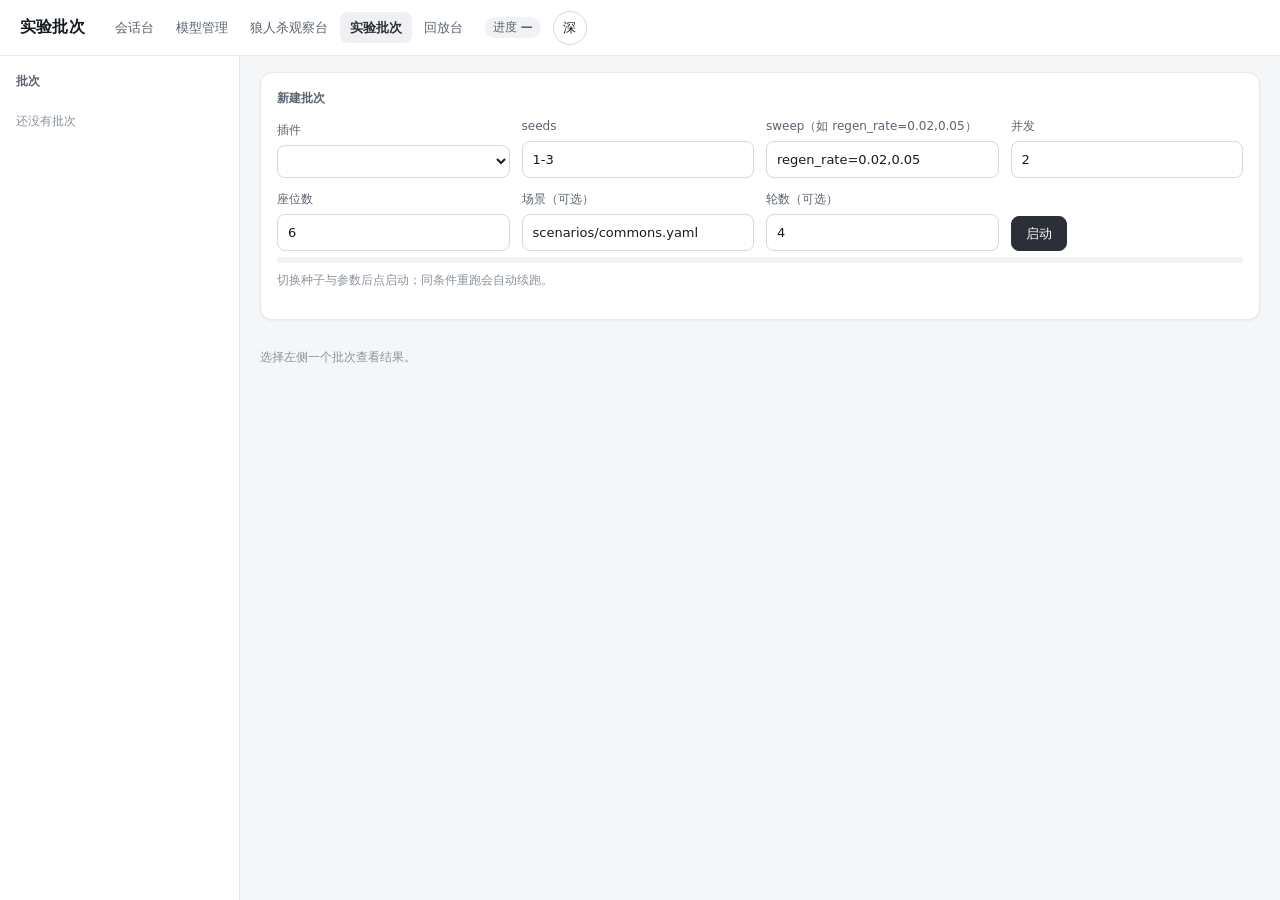
==== web/batches.html @ 130bee3f "feat(T5b): 批次 GUI（列表/详情/图表/报告）+ 批次启动接口" ====
<!doctype html>
<html lang="zh-CN">
<head>
<meta charset="utf-8">
<meta name="viewport" content="width=device-width, initial-scale=1">
<title>实验批次</title>
<link rel="stylesheet" href="theme.css">
<script src="theme.js" defer></script>
<style>
  html,body{height:100%;overflow:hidden}
  main{display:grid;grid-template-columns:240px minmax(0,1fr);height:calc(100vh - 56px);overflow:hidden}
  #left{border-right:1px solid var(--outline);background:var(--surface);padding:var(--sp-4);overflow:auto}
  #right{overflow:auto;padding:var(--sp-4) var(--sp-5)}
  h2{font-size:var(--fs-12);color:var(--on-surface-mid);font-weight:600;margin:0 0 var(--sp-2)}
  .bat{display:block;width:100%;text-align:left;border:1px solid transparent;border-radius:var(--r-sm);
    padding:7px 9px;margin-bottom:4px;background:transparent;cursor:pointer}
  .bat:hover{background:var(--surface-3)}
  .bat.on{background:var(--brand-weak);border-color:var(--outline)}
  .bat .t{font-size:var(--fs-13);font-weight:600;font-family:var(--font-mono)}
  .bat .s{font-size:var(--fs-12);color:var(--on-surface-low)}
  .card{background:var(--surface);border:1px solid var(--outline);border-radius:var(--r-md);
    box-shadow:var(--e1);padding:var(--sp-4);margin-bottom:var(--sp-4)}
  .form{display:grid;grid-template-columns:repeat(4,1fr);gap:var(--sp-3);align-items:end}
  .kv{display:flex;justify-content:space-between;font-size:var(--fs-13);padding:3px 0;color:var(--on-surface-mid)}
  .kv b{color:var(--on-surface)}
  pre{background:var(--surface-2);border:1px solid var(--outline);border-radius:var(--r-sm);
    padding:var(--sp-3);font-size:var(--fs-12);overflow:auto;max-height:420px;white-space:pre-wrap}
  table{width:100%;border-collapse:collapse;font-size:var(--fs-12)}
  th,td{text-align:left;padding:4px 8px;border-bottom:1px solid var(--outline);white-space:nowrap}
  th{color:var(--on-surface-mid);font-weight:600}
  .scroll{overflow:auto;max-height:320px}
  .empty{font-size:var(--fs-12);color:var(--on-surface-low);padding:var(--sp-3) 0}
  .bar{height:6px;background:var(--surface-3);border-radius:var(--r-pill);overflow:hidden;margin-top:6px}
  .bar i{display:block;height:100%;background:var(--brand);width:0}
</style>
</head>
<body>
<header>
  <h1>实验批次</h1>
  <span class="pill">进度 <b id="prog">—</b></span>
</header>
<main>
  <aside id="left">
    <h2>批次</h2>
    <div id="list"><div class="empty">还没有批次</div></div>
  </aside>
  <section id="right">
    <div class="card">
      <h2>新建批次</h2>
      <div class="form">
        <div><label>插件</label><select id="plugin"></select></div>
        <div><label>seeds</label><input id="seeds" value="1-3"></div>
        <div><label>sweep（如 regen_rate=0.02,0.05）</label><input id="sweep" value="regen_rate=0.02,0.05"></div>
        <div><label>并发</label><input id="conc" type="number" value="2" min="1" max="8"></div>
        <div><label>座位数</label><input id="models" type="number" value="6" min="2" max="12"></div>
        <div><label>场景（可选）</label><input id="scenario" value="scenarios/commons.yaml"></div>
        <div><label>轮数（可选）</label><input id="rounds" type="number" value="4"></div>
        <div><button class="primary" id="start">启动</button></div>
      </div>
      <div class="bar"><i id="bar"></i></div>
      <div class="empty" id="hint" style="padding-top:8px">切换种子与参数后点启动；同条件重跑会自动续跑。</div>
    </div>
    <div id="detail"><div class="empty">选择左侧一个批次查看结果。</div></div>
  </section>
</main>
<script>
var S = {list: [], cur: null, timer: null};
function $(id){ return document.getElementById(id); }
function esc(s){ return String(s == null ? "" : s)
  .replace(/&/g,"&amp;").replace(/</g,"&lt;").replace(/>/g,"&gt;").replace(/"/g,"&quot;"); }
function api(u, opt){ return fetch(u, opt).then(function(r){ return r.json(); }); }

function loadPlugins(){
  return api("/api/plugins").then(function(d){
    $("plugin").innerHTML = (d.plugins || []).map(function(p){
      return '<option value="' + esc(p.id) + '">' + esc(p.name) + "</option>";
    }).join("");
  });
}

function loadList(){
  return api("/api/batches").then(function(d){
    S.list = d.batches || [];
    var p = d.progress || {};
    if (p.total){
      $("prog").textContent = p.done + " / " + p.total + "（" + (p.state_run || "") + "）";
      $("bar").style.width = Math.round(100 * p.done / p.total) + "%";
    } else if (p.state === "done"){
      $("prog").textContent = "完成";
      $("bar").style.width = "100%";
    }
    $("list").innerHTML = S.list.length ? S.list.map(function(b){
      return '<button class="bat' + (S.cur === b.id ? " on" : "") + '" data-id="' + esc(b.id) + '">' +
        '<div class="t">' + esc(b.id) + '</div>' +
        '<div class="s">' + (b.runs || 0) + " 局 · " + (b.executed || 0) + " 完成" +
        (b.errors ? " · " + b.errors + " 错误" : "") + "</div></button>";
    }).join("") : '<div class="empty">还没有批次</div>';
  });
}

function show(id){
  S.cur = id;
  return api("/api/batches/" + encodeURIComponent(id)).then(function(d){
    if (!d.ok){ $("detail").innerHTML = '<div class="empty">批次不存在</div>'; return; }
    var rows = d.rows || [];
    var cols = rows.length ? Object.keys(rows[0]).slice(0, 10) : [];
    var table = rows.length ?
      '<div class="scroll"><table><thead><tr>' + cols.map(function(c){ return "<th>" + esc(c) + "</th>"; }).join("") +
      "</tr></thead><tbody>" + rows.map(function(r){
        return "<tr>" + cols.map(function(c){ return "<td>" + esc(r[c]) + "</td>"; }).join("") + "</tr>";
      }).join("") + "</tbody></table></div>" : '<div class="empty">没有数据行</div>';
    var chart = d.has_chart ? '<img src="/api/batches/' + encodeURIComponent(id) + '/chart" style="max-width:100%;margin-top:12px">' : "";
    $("detail").innerHTML =
      '<div class="card"><h2>批次 ' + esc(id) + '</h2>' + table + chart + "</div>" +
      (d.report ? '<div class="card"><h2>报告</h2><pre>' + esc(d.report) + "</pre></div>" : "");
    loadList();
  });
}

function start(){
  var body = {
    plugin: $("plugin").value,
    seeds: $("seeds").value,
    sweep: $("sweep").value,
    concurrency: Number($("conc").value || 1),
    models: Number($("models").value || 6),
    scenario: $("scenario").value,
    rounds: Number($("rounds").value || 0)
  };
  $("hint").textContent = "已提交，正在后台运行…";
  api("/api/batches", { method: "POST", headers: {"Content-Type":"application/json"},
                        body: JSON.stringify(body) })
    .then(function(d){
      if (!d.ok){ $("hint").textContent = "启动失败：" + (d.error || ""); return; }
      $("hint").textContent = "已启动（" + d.seats + " 个座位）";
      poll();
    });
}

function poll(){
  if (S.timer) clearInterval(S.timer);
  S.timer = setInterval(function(){ loadList(); }, 1500);
}

$("start").onclick = start;
$("list").onclick = function(ev){
  var t = ev.target.closest ? ev.target.closest("[data-id]") : null;
  if (t) show(t.getAttribute("data-id"));
};
loadPlugins().then(loadList).then(function(){ if (S.list.length) show(S.list[0].id); });
</script>
</body>
</html>
---- web/theme.css ----
/* ============================================================
 * theme.css — 全局设计令牌与基础组件（Material-inspired）
 * 迁移自 docs/DESIGN.md。所有页面只引用这里的变量与组件类。
 * 主题切换：<html data-theme="light|dark">，默认 light。
 * 品牌色：--brand 可被任意页面覆盖（预留多主题）。
 * ============================================================ */

:root{
  /* 品牌色：偏黑灰（可整体替换） */
  --brand:            #2b2f36;
  --brand-hover:      #3a3f47;
  --brand-press:      #1f2329;
  --on-brand:         #ffffff;
  --brand-weak:       #eef0f3;   /* 浅底强调 */
  --brand-weak-ink:   #2b2f36;

  /* 表面与文字（light） */
  --bg:               #f5f6f8;
  --surface:          #ffffff;
  --surface-2:        #fafbfc;
  --surface-3:        #f0f2f5;
  --on-surface:       #171b23;
  --on-surface-mid:   #5b636f;
  --on-surface-low:   #8b929d;
  --outline:          #e4e7ec;
  --outline-strong:   #d4d8e0;

  /* 语义色 */
  --ok:               #1f7a4d;
  --ok-weak:          #e8f5ee;
  --warn:             #9a6212;
  --warn-weak:        #fdf3e3;
  --err:              #b4271c;
  --err-weak:         #fdecea;
  --info:             #2f5a96;
  --info-weak:        #eaf1fb;

  /* 字体 */
  --font: "Noto Sans SC", "PingFang SC", "Microsoft YaHei", "Segoe UI", system-ui, sans-serif;
  --font-mono: "Cascadia Mono", "SF Mono", Consolas, monospace;

  /* 字号阶梯（只允许这几档） */
  --fs-12: 12px;  --fs-13: 13px;  --fs-14: 14px;
  --fs-16: 16px;  --fs-20: 20px;  --fs-28: 28px;

  /* 间距（4 的倍数） */
  --sp-1: 4px; --sp-2: 8px; --sp-3: 12px; --sp-4: 16px;
  --sp-5: 20px; --sp-6: 24px; --sp-8: 32px;

  /* 圆角与轮廓 */
  --r-sm: 8px; --r-md: 12px; --r-lg: 16px; --r-pill: 999px;
  --ring: 0 0 0 3px color-mix(in oklab, var(--brand) 16%, transparent);

  /* 阴影（只用三层） */
  --e0: none;
  --e1: 0 1px 2px rgba(18, 24, 38, .05);
  --e2: 0 8px 24px rgba(18, 24, 38, .10);

  /* 动效 */
  --t-fast: 140ms cubic-bezier(.2,.8,.2,1);
  --t-base: 220ms cubic-bezier(.2,.8,.2,1);
}

html[data-theme="dark"]{
  --brand:            #e8eaef;
  --brand-hover:      #f4f5f8;
  --brand-press:      #d8dbe2;
  --on-brand:         #14161a;
  --brand-weak:       #24282e;
  --brand-weak-ink:   #e8eaef;

  --bg:               #101216;
  --surface:          #171a1f;
  --surface-2:        #1b1f25;
  --surface-3:        #22262d;
  --on-surface:       #e9ebf0;
  --on-surface-mid:   #a6adba;
  --on-surface-low:   #767e8b;
  --outline:          #2a2f37;
  --outline-strong:   #3a4048;

  --ok: #57c98d; --ok-weak: #16301f;
  --warn: #e0a952; --warn-weak: #2e2413;
  --err: #ef7b6e; --err-weak: #33191a;
  --info: #8db6ef; --info-weak: #18243a;

  --e1: 0 1px 2px rgba(0, 0, 0, .5);
  --e2: 0 10px 30px rgba(0, 0, 0, .55);
  --ring: 0 0 0 3px color-mix(in oklab, var(--brand) 22%, transparent);
}

/* ---------- 基础 ---------- */
*{ box-sizing: border-box; }
html, body{ height: 100%; }
body{
  margin: 0;
  background: var(--bg);
  color: var(--on-surface);
  font: var(--fs-14)/1.65 var(--font);
  -webkit-font-smoothing: antialiased;
}
::selection{ background: color-mix(in oklab, var(--brand) 22%, transparent); }

/* 滚动条统一 */
*::-webkit-scrollbar{ width: 10px; height: 10px; }
*::-webkit-scrollbar-thumb{
  background: var(--outline-strong); border-radius: var(--r-pill);
  border: 3px solid transparent; background-clip: content-box;
}
*::-webkit-scrollbar-thumb:hover{ background-clip: content-box; background-color: var(--on-surface-low); }
*::-webkit-scrollbar-track{ background: transparent; }

/* ---------- 顶栏 ---------- */
header{
  height: 56px; display: flex; align-items: center; gap: var(--sp-3);
  padding: 0 var(--sp-5);
  background: var(--surface);
  border-bottom: 1px solid var(--outline);
}
header h1{ font-size: var(--fs-16); font-weight: 650; margin: 0; letter-spacing: .2px; }
.spacer{ flex: 1; }

/* ---------- 按钮 ---------- */
button{
  font: inherit; font-size: var(--fs-13);
  color: var(--on-surface);
  background: var(--surface);
  border: 1px solid var(--outline-strong);
  border-radius: var(--r-sm);
  padding: 6px 14px;
  cursor: pointer;
  transition: background var(--t-fast), border-color var(--t-fast), transform var(--t-fast);
}
button:hover{ background: var(--surface-3); }
button:active{ transform: translateY(1px); }
button:focus-visible{ outline: none; box-shadow: var(--ring); }
button.primary, button.btn--primary{
  background: var(--brand); border-color: var(--brand); color: var(--on-brand);
}
button.primary:hover{ background: var(--brand-hover); border-color: var(--brand-hover); }
button.primary:active{ background: var(--brand-press); }
button.danger{ color: var(--err); border-color: color-mix(in oklab, var(--err) 35%, var(--outline)); }
button:disabled{ opacity: .5; cursor: not-allowed; }

/* ---------- 表单 ---------- */
label{ display: block; font-size: var(--fs-12); color: var(--on-surface-mid); margin: 0 0 var(--sp-1); }
input, select, textarea{
  font: inherit; font-size: var(--fs-13);
  width: 100%;
  color: var(--on-surface);
  background: var(--surface);
  border: 1px solid var(--outline-strong);
  border-radius: var(--r-sm);
  padding: 7px 10px;
  transition: border-color var(--t-fast), box-shadow var(--t-fast);
}
input:focus, select:focus, textarea:focus{
  outline: none; border-color: var(--brand); box-shadow: var(--ring);
}
input::placeholder, textarea::placeholder{ color: var(--on-surface-low); }

/* ---------- 卡片 ---------- */
.card, .round, .sesswrap > .sess{
  background: var(--surface);
  border: 1px solid var(--outline);
  border-radius: var(--r-md);
  box-shadow: var(--e1);
}

/* ---------- 标签 / 徽章 ---------- */
.chip, .tag, .badge, .role, .chbadge, .pill{
  display: inline-flex; align-items: center; gap: var(--sp-1);
  font-size: var(--fs-12); line-height: 1.6;
  padding: 1px 8px; border-radius: var(--r-pill);
  background: var(--surface-3); color: var(--on-surface-mid);
}
.role{ background: var(--brand-weak); color: var(--brand-weak-ink); }
.chip.kill, .badge.err{ background: var(--err-weak); color: var(--err); }
.chip.vote, .badge.ok{ background: var(--ok-weak); color: var(--ok); }
.chip.check, .badge.info{ background: var(--info-weak); color: var(--info); }
.chip.poison, .chip.badge, .badge.warn{ background: var(--warn-weak); color: var(--warn); }

/* ---------- 分隔与提示 ---------- */
hr{ border: 0; border-top: 1px solid var(--outline); margin: var(--sp-4) 0; }
.hint, .empty, .small{ font-size: var(--fs-12); color: var(--on-surface-low); }
.ok{ color: var(--ok); } .warn{ color: var(--warn); } .err{ color: var(--err); }
.mono{ font-family: var(--font-mono); font-size: var(--fs-12); }

/* ---------- 开关 / 圆点 ---------- */
.dot{ width: 7px; height: 7px; border-radius: 50%; background: var(--outline-strong); flex: none; }
.dot.on{ background: var(--ok); }

/* ---------- 表格 ---------- */
table{ width: 100%; border-collapse: collapse; font-size: var(--fs-13); }
th, td{ text-align: left; padding: var(--sp-2) var(--sp-3); border-bottom: 1px solid var(--outline); }
th{ font-size: var(--fs-12); color: var(--on-surface-mid); font-weight: 600; }

/* ---------- 主题切换按钮（预留） ---------- */
.theme-toggle{
  width: 34px; height: 34px; padding: 0; border-radius: var(--r-pill);
  display: inline-flex; align-items: center; justify-content: center;
}

/* ---------- 全站导航 ---------- */
.topnav{ display: flex; gap: 2px; margin-left: var(--sp-2); }
.topnav a{
  font-size: var(--fs-13); color: var(--on-surface-mid); text-decoration: none;
  padding: 5px 10px; border-radius: var(--r-sm); white-space: nowrap;
  transition: background var(--t-fast), color var(--t-fast);
}
.topnav a:hover{ background: var(--surface-3); color: var(--on-surface); }
.topnav a.on{ background: var(--brand-weak); color: var(--brand-weak-ink); font-weight: 600; }

.topbar-fallback{
  display: flex; align-items: center; gap: var(--sp-2);
  padding: 8px var(--sp-4); background: var(--surface);
  border-bottom: 1px solid var(--outline);
}
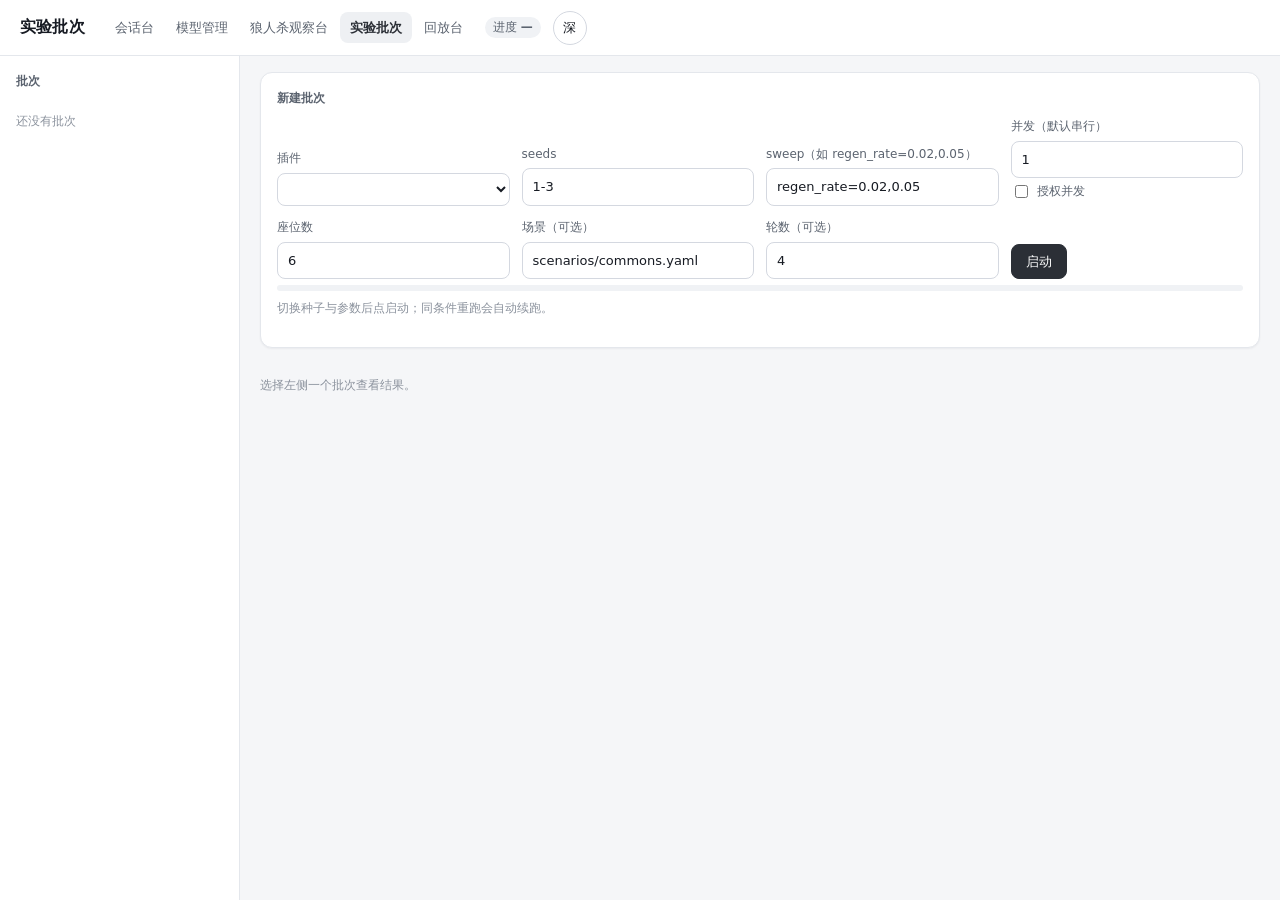
==== commit 869259c0: "feat: 并发闸门——默认串行，>1 需显式授权（用户要求）" ====
--- a/web/batches.html
+++ b/web/batches.html
@@ -51,7 +51,9 @@
         <div><label>插件</label><select id="plugin"></select></div>
         <div><label>seeds</label><input id="seeds" value="1-3"></div>
         <div><label>sweep（如 regen_rate=0.02,0.05）</label><input id="sweep" value="regen_rate=0.02,0.05"></div>
-        <div><label>并发</label><input id="conc" type="number" value="2" min="1" max="8"></div>
+        <div><label>并发（默认串行）</label><input id="conc" type="number" value="1" min="1" max="8">
+          <label style="font-size:12px;display:flex;gap:6px;align-items:center;margin-top:4px">
+            <input id="allowPar" type="checkbox" style="width:auto"> 授权并发</label></div>
         <div><label>座位数</label><input id="models" type="number" value="6" min="2" max="12"></div>
         <div><label>场景（可选）</label><input id="scenario" value="scenarios/commons.yaml"></div>
         <div><label>轮数（可选）</label><input id="rounds" type="number" value="4"></div>
@@ -123,6 +125,7 @@
     seeds: $("seeds").value,
     sweep: $("sweep").value,
     concurrency: Number($("conc").value || 1),
+    allow_parallel: $("allowPar").checked,
     models: Number($("models").value || 6),
     scenario: $("scenario").value,
     rounds: Number($("rounds").value || 0)
